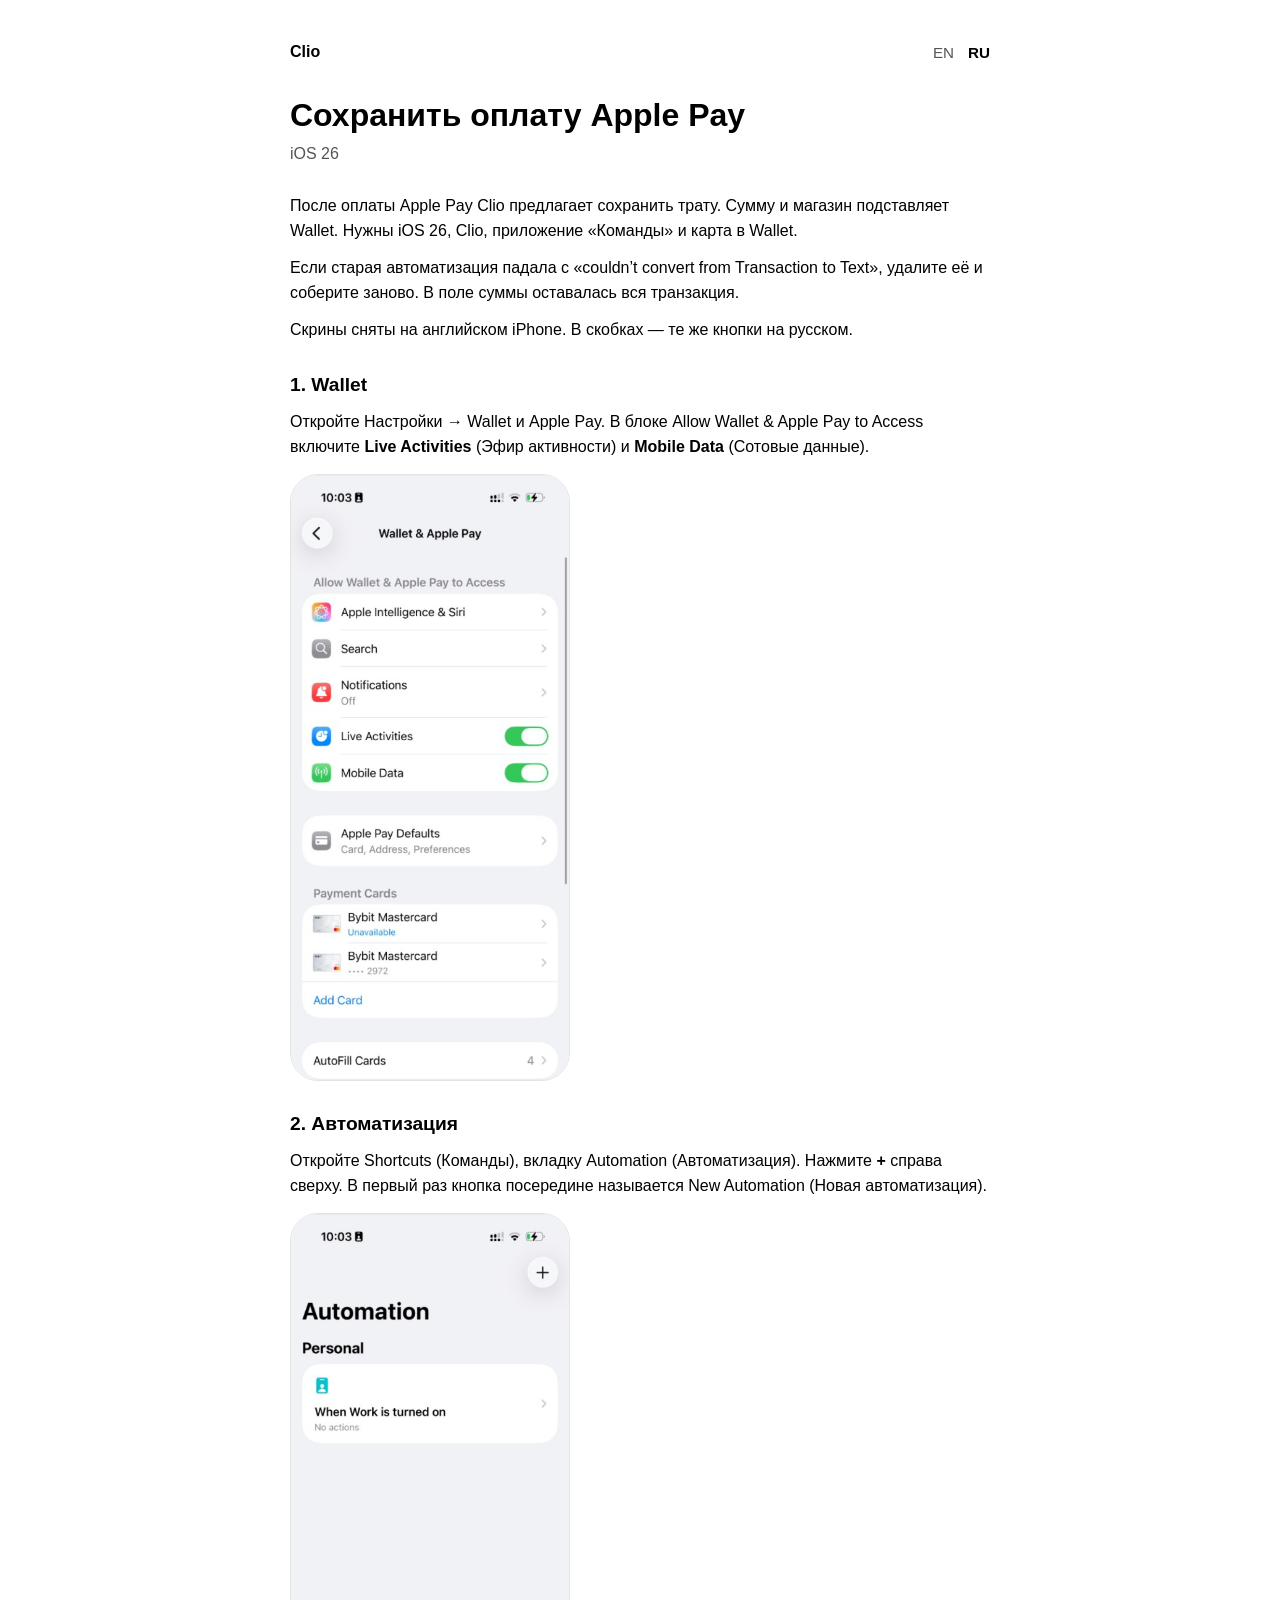
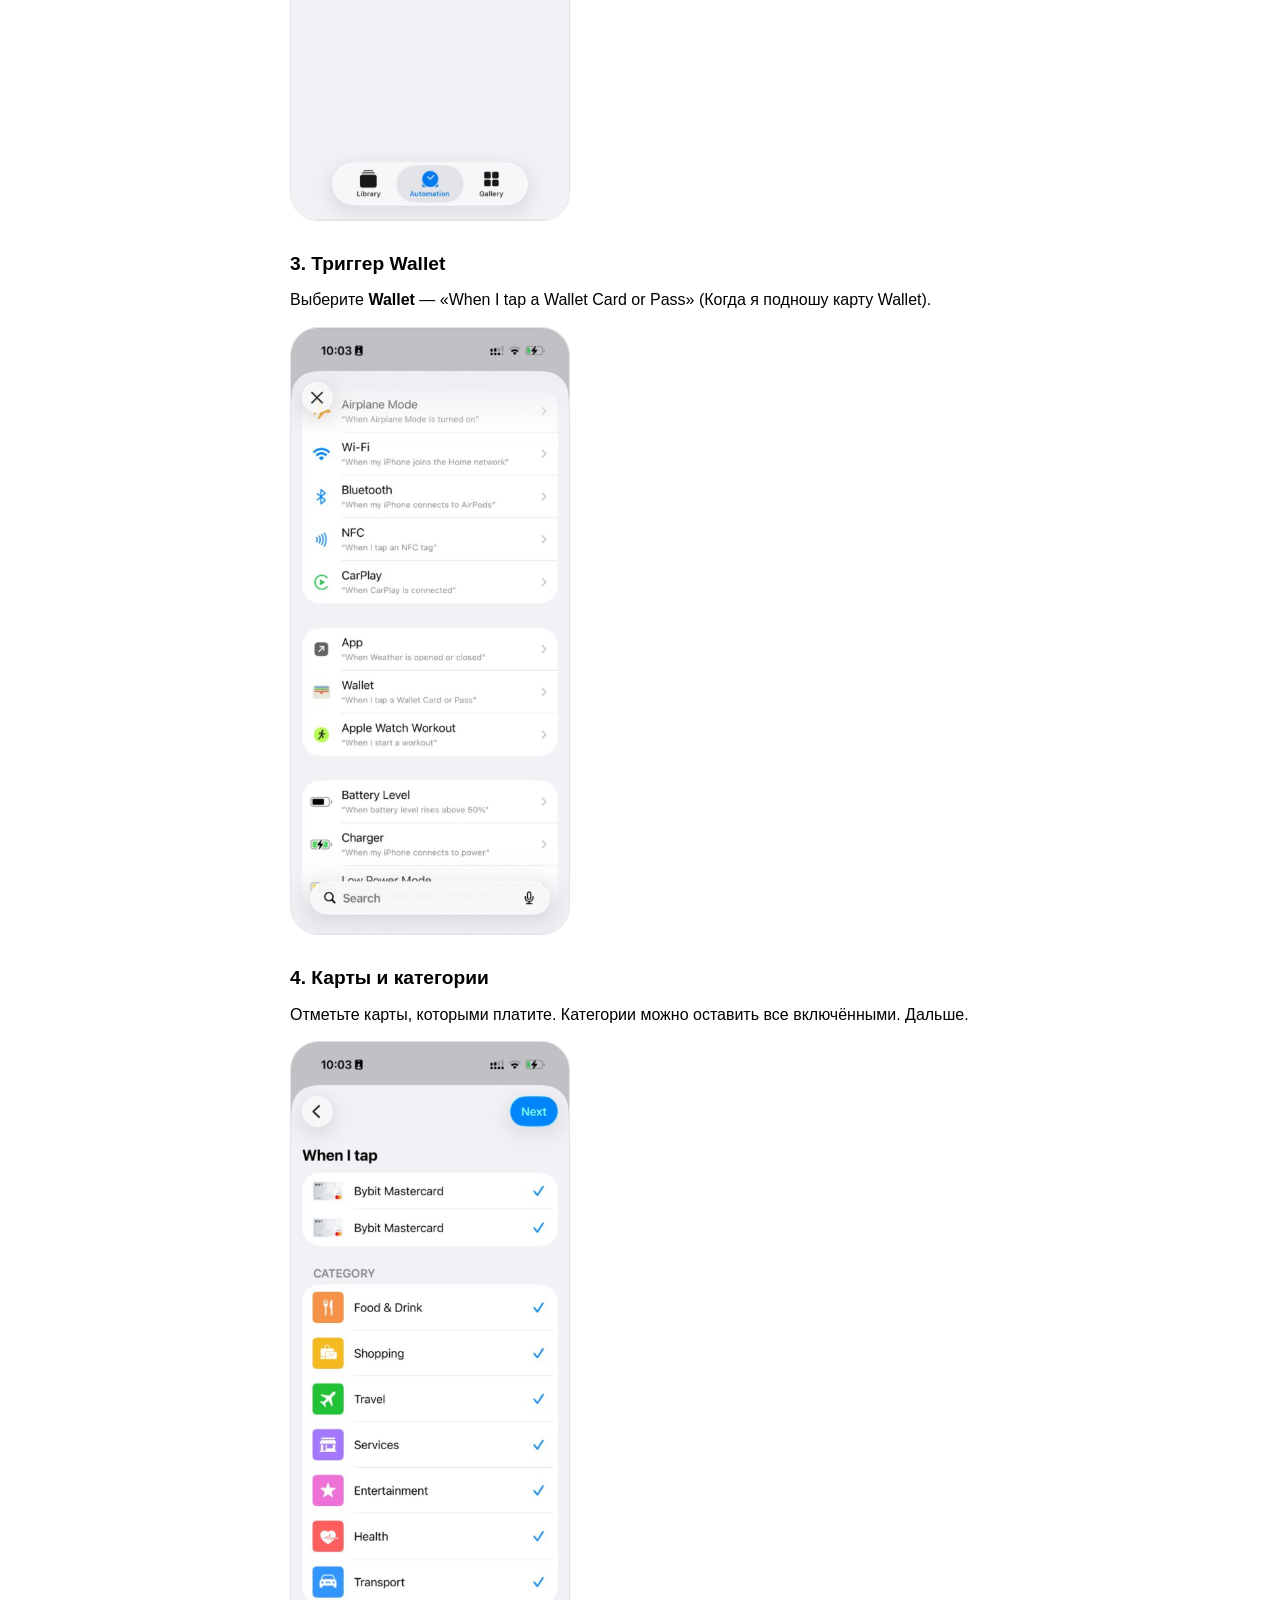
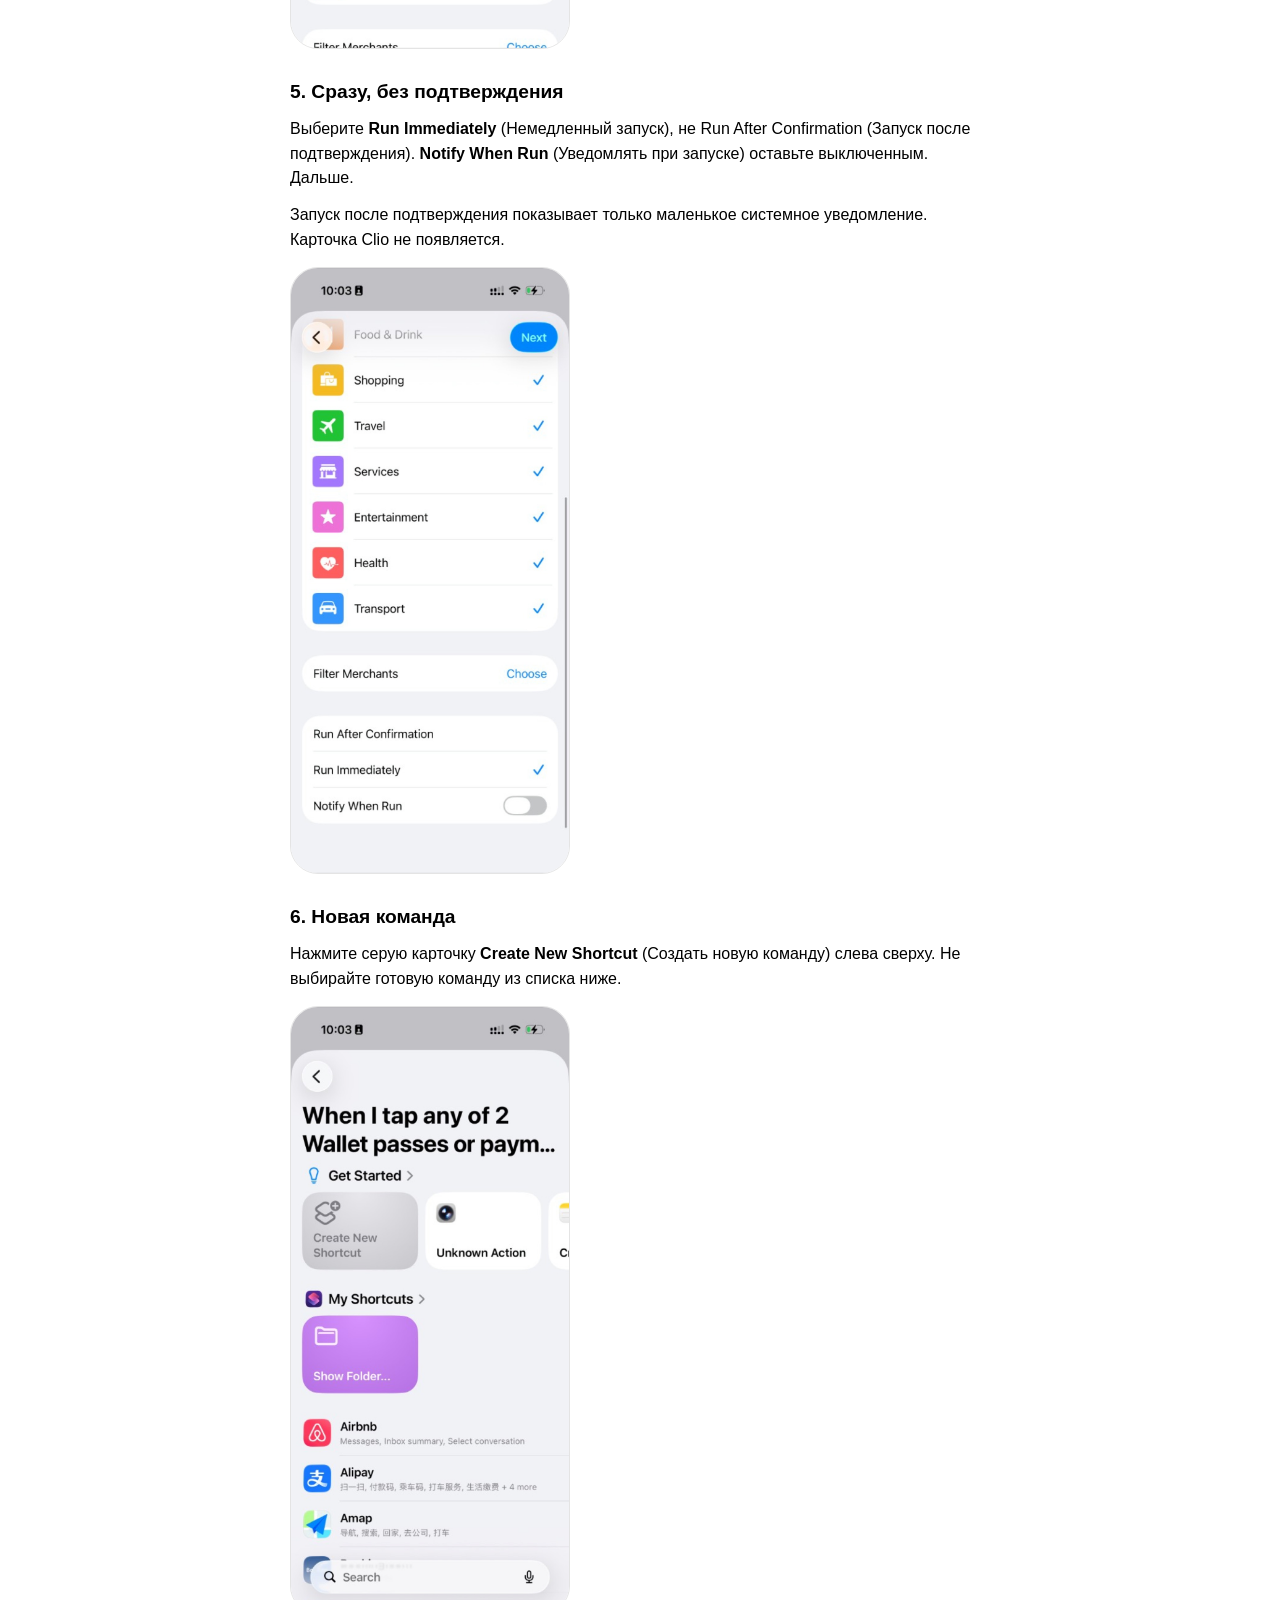
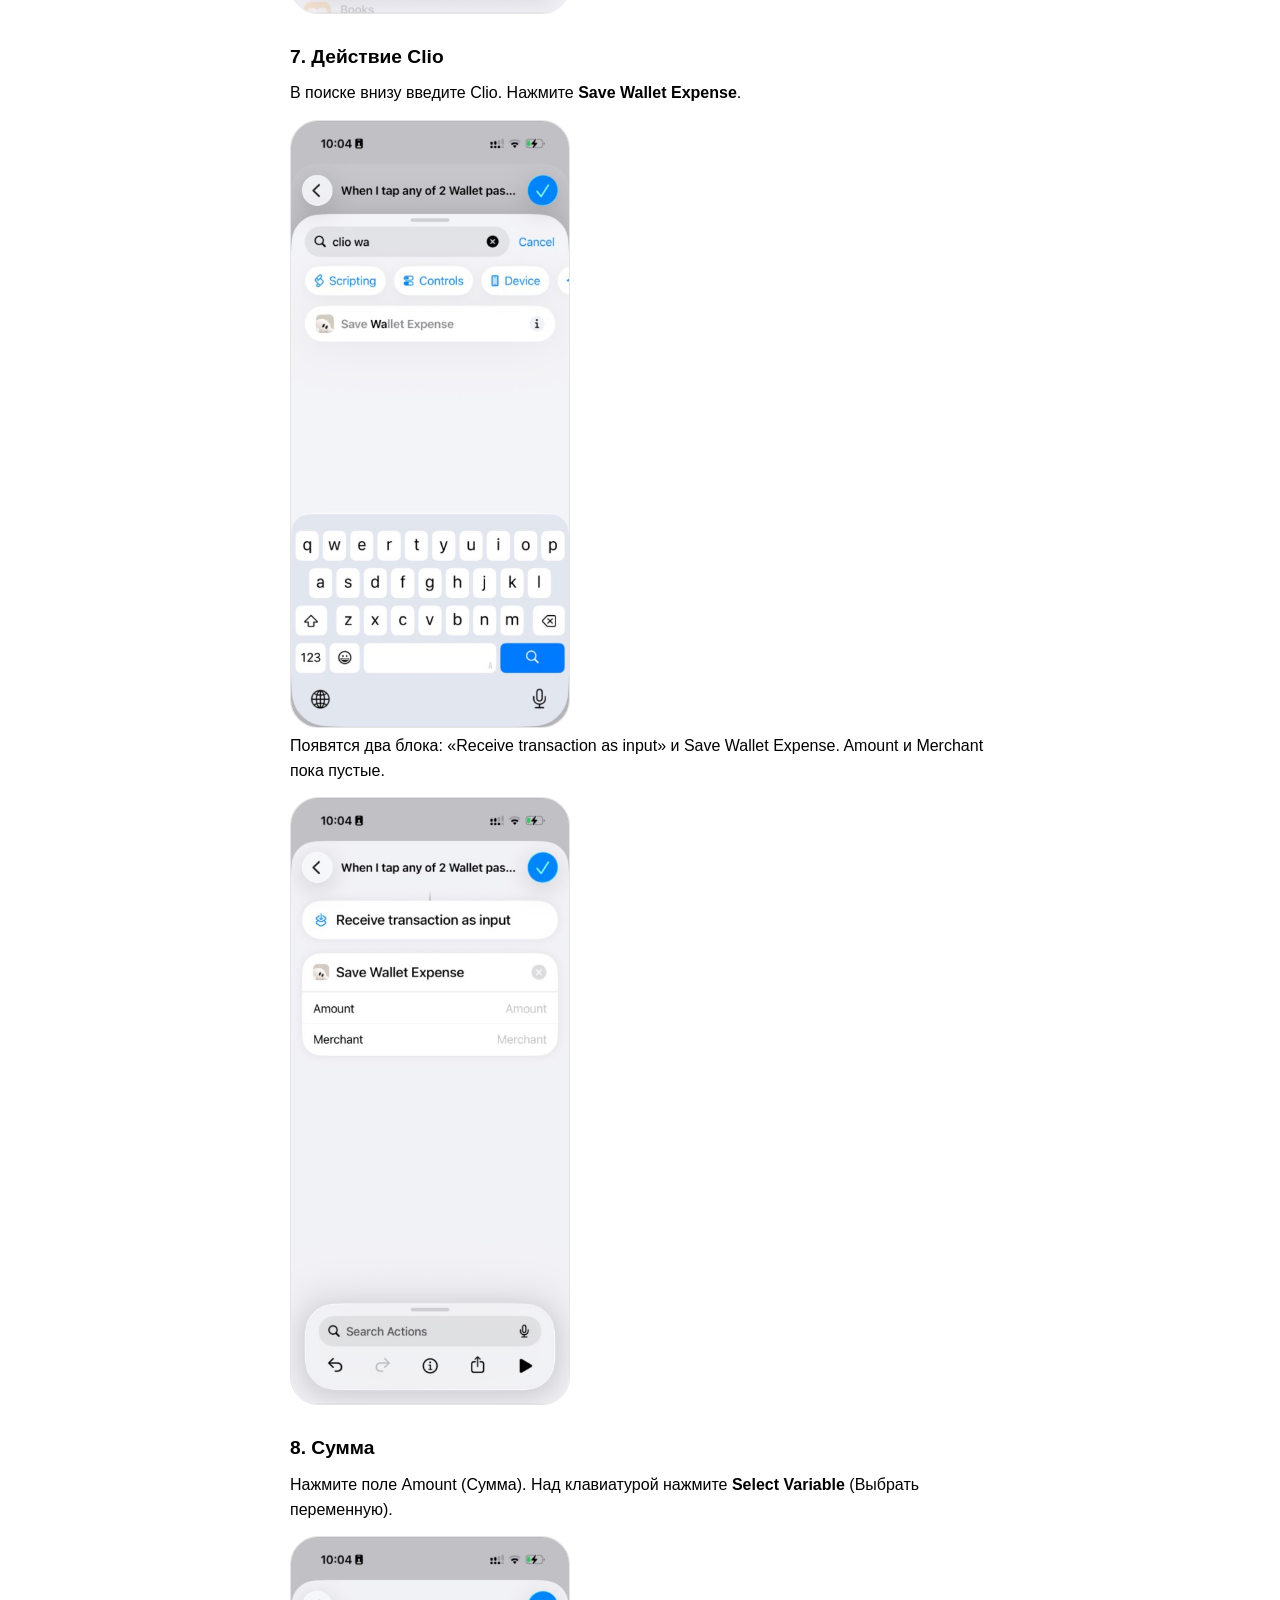
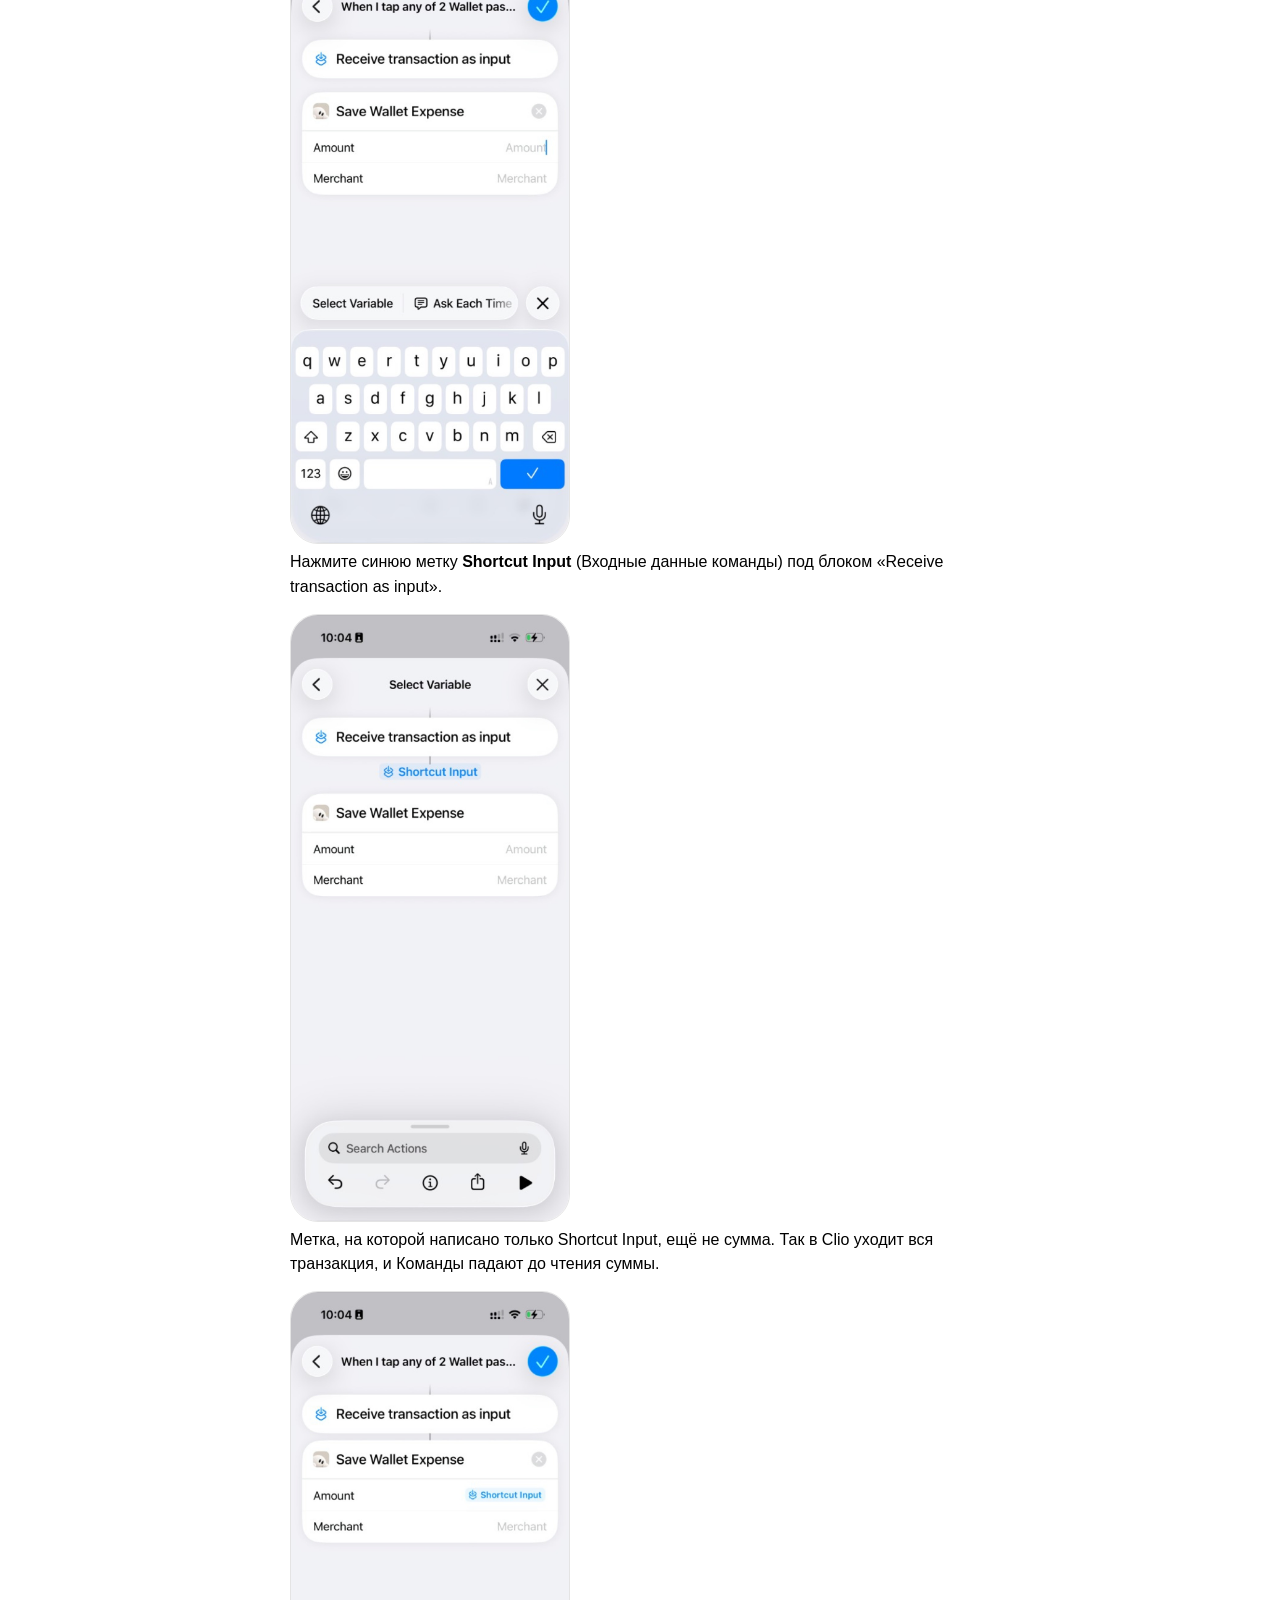
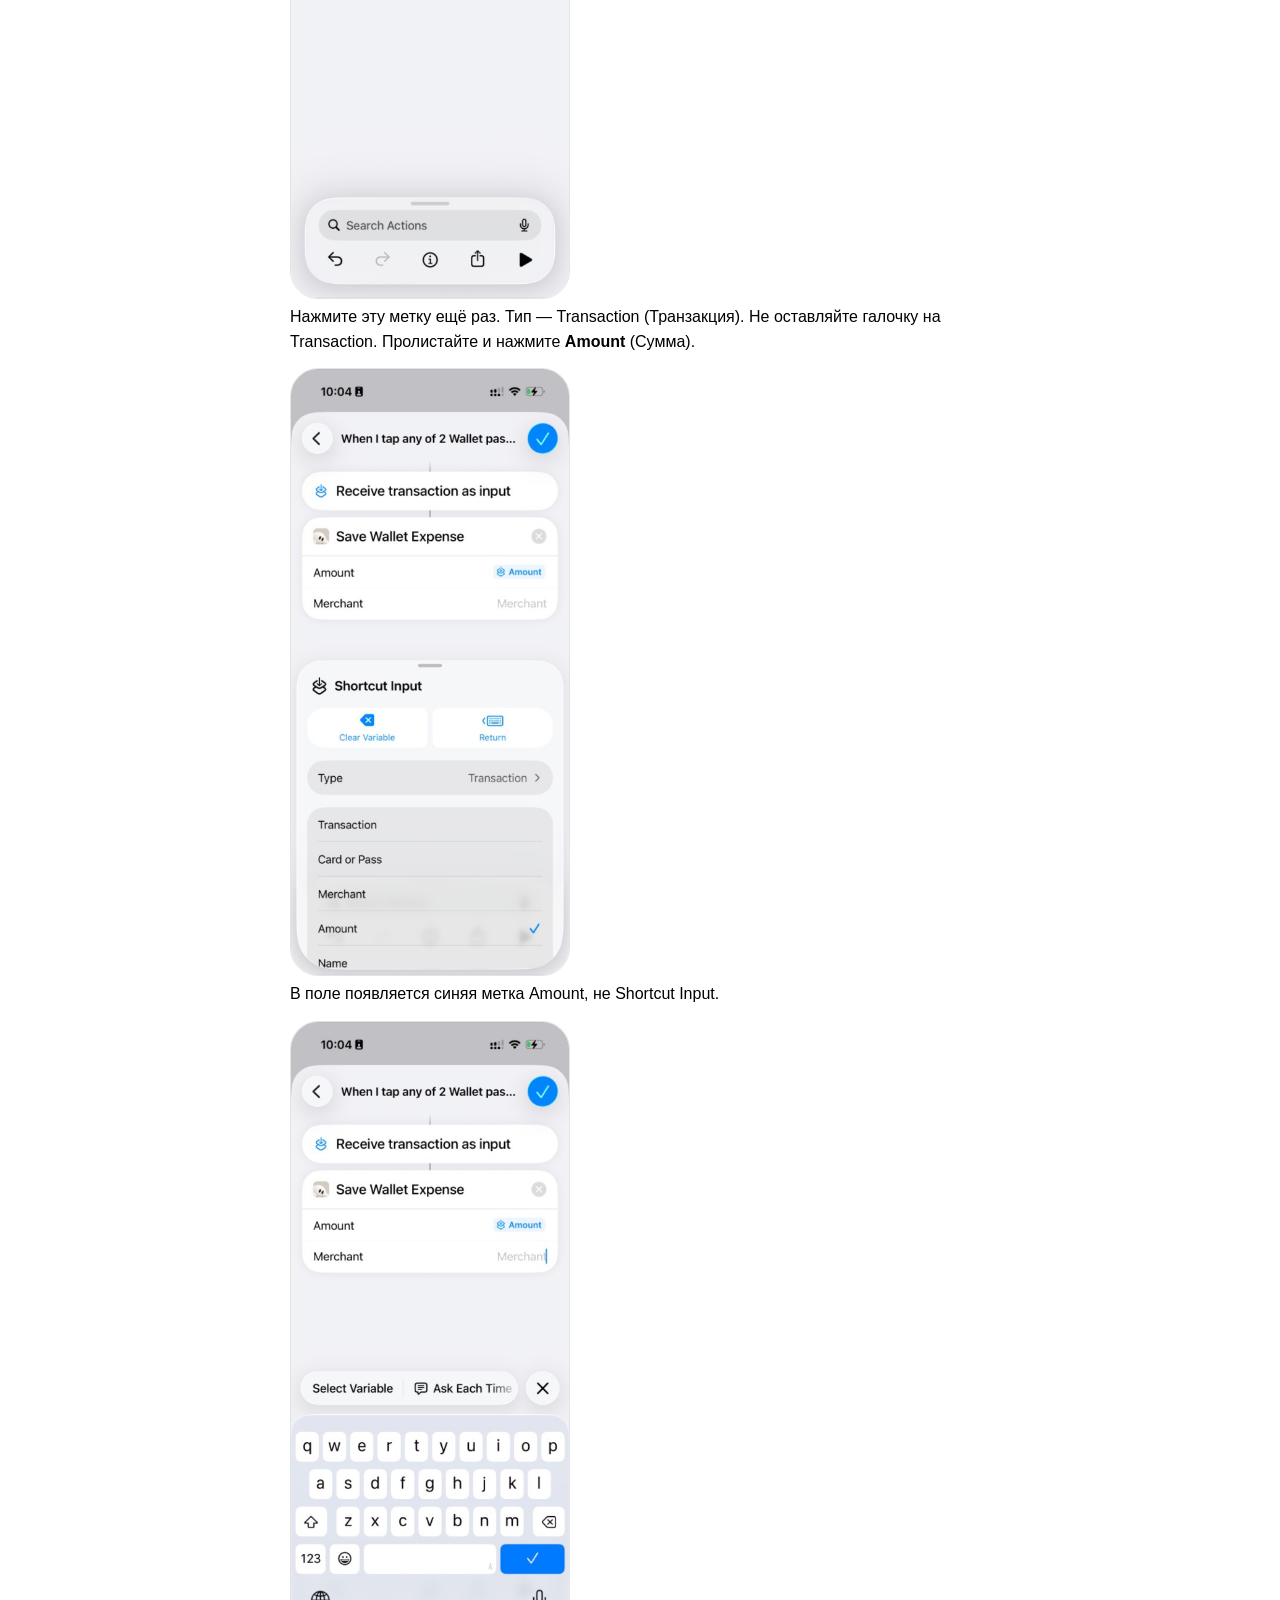
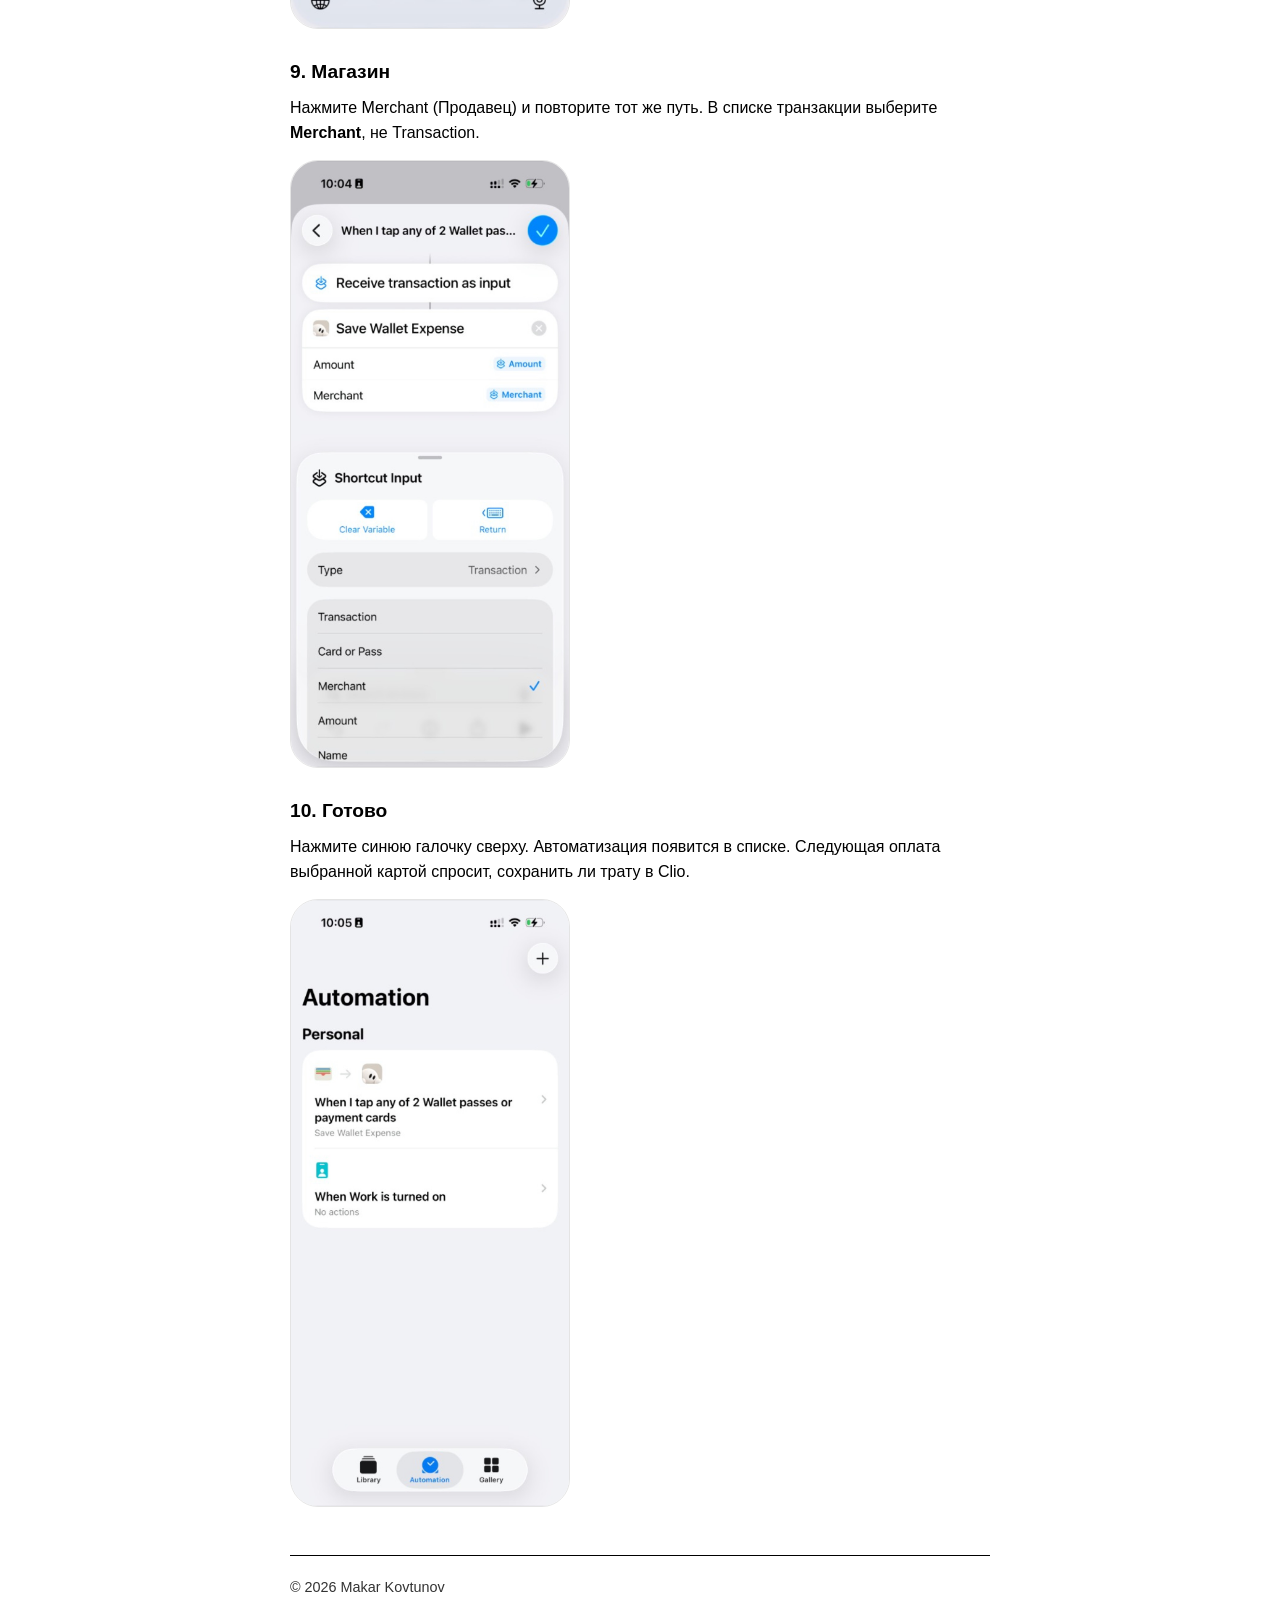
==== apple-pay-ru.html @ 93b6a08d "Publish the iOS 26 Apple Pay setup guide in English and Russian. Co-authored-by: Cursor <cursoragent" ====
<!DOCTYPE html>
<html lang="ru">
<head>
  <meta charset="utf-8" />
  <meta name="viewport" content="width=device-width, initial-scale=1" />
  <title>Apple Pay — Clio</title>
  <link rel="stylesheet" href="style.css" />
  <link rel="icon" href="assets/icon.png" />
</head>
<body>
  <div class="wrap">
    <header>
      <a class="home" href="index.html">Clio</a>
      <nav class="langs" aria-label="Язык">
        <a href="apple-pay.html" lang="en">EN</a>
        <a href="apple-pay-ru.html" aria-current="page" lang="ru">RU</a>
      </nav>
    </header>

    <h1>Сохранить оплату Apple Pay</h1>
    <p class="updated">iOS 26</p>
    <p>После оплаты Apple Pay Clio предлагает сохранить трату. Сумму и магазин подставляет Wallet. Нужны iOS 26, Clio, приложение «Команды» и карта в Wallet.</p>
    <p>Если старая автоматизация падала с «couldn’t convert from Transaction to Text», удалите её и соберите заново. В поле суммы оставалась вся транзакция.</p>
    <p>Скрины сняты на английском iPhone. В скобках — те же кнопки на русском.</p>

    <h2>1. Wallet</h2>
    <p>Откройте Настройки → Wallet и Apple Pay. В блоке Allow Wallet &amp; Apple Pay to Access включите <strong>Live Activities</strong> (Эфир активности) и <strong>Mobile Data</strong> (Сотовые данные).</p>
    <figure class="shot">
      <img src="assets/apple-pay/01-wallet.jpg" alt="Настройки Wallet: Live Activities и Mobile Data включены" />
    </figure>

    <h2>2. Автоматизация</h2>
    <p>Откройте Shortcuts (Команды), вкладку Automation (Автоматизация). Нажмите <strong>+</strong> справа сверху. В первый раз кнопка посередине называется New Automation (Новая автоматизация).</p>
    <figure class="shot">
      <img src="assets/apple-pay/02-automation.jpg" alt="Вкладка Automation и кнопка плюс" />
    </figure>

    <h2>3. Триггер Wallet</h2>
    <p>Выберите <strong>Wallet</strong> — «When I tap a Wallet Card or Pass» (Когда я подношу карту Wallet).</p>
    <figure class="shot">
      <img src="assets/apple-pay/03-trigger.jpg" alt="Пункт Wallet в списке триггеров" />
    </figure>

    <h2>4. Карты и категории</h2>
    <p>Отметьте карты, которыми платите. Категории можно оставить все включёнными. Дальше.</p>
    <figure class="shot">
      <img src="assets/apple-pay/04-cards.jpg" alt="Выбраны обе карты и все категории" />
    </figure>

    <h2>5. Сразу, без подтверждения</h2>
    <p>Выберите <strong>Run Immediately</strong> (Немедленный запуск), не Run After Confirmation (Запуск после подтверждения). <strong>Notify When Run</strong> (Уведомлять при запуске) оставьте выключенным. Дальше.</p>
    <p>Запуск после подтверждения показывает только маленькое системное уведомление. Карточка Clio не появляется.</p>
    <figure class="shot">
      <img src="assets/apple-pay/05-run.jpg" alt="Выбран Run Immediately, Notify When Run выключен" />
    </figure>

    <h2>6. Новая команда</h2>
    <p>Нажмите серую карточку <strong>Create New Shortcut</strong> (Создать новую команду) слева сверху. Не выбирайте готовую команду из списка ниже.</p>
    <figure class="shot">
      <img src="assets/apple-pay/06-new-shortcut.jpg" alt="Серая карточка Create New Shortcut" />
    </figure>

    <h2>7. Действие Clio</h2>
    <p>В поиске внизу введите Clio. Нажмите <strong>Save Wallet Expense</strong>.</p>
    <figure class="shot">
      <img src="assets/apple-pay/07-search.jpg" alt="В поиске найдено Save Wallet Expense" />
    </figure>
    <p>Появятся два блока: «Receive transaction as input» и Save Wallet Expense. Amount и Merchant пока пустые.</p>
    <figure class="shot">
      <img src="assets/apple-pay/08-action.jpg" alt="Действие Save Wallet Expense с пустыми Amount и Merchant" />
    </figure>

    <h2>8. Сумма</h2>
    <p>Нажмите поле Amount (Сумма). Над клавиатурой нажмите <strong>Select Variable</strong> (Выбрать переменную).</p>
    <figure class="shot">
      <img src="assets/apple-pay/09-amount-field.jpg" alt="Поле Amount и кнопка Select Variable над клавиатурой" />
    </figure>
    <p>Нажмите синюю метку <strong>Shortcut Input</strong> (Входные данные команды) под блоком «Receive transaction as input».</p>
    <figure class="shot">
      <img src="assets/apple-pay/10-select-variable.jpg" alt="Экран Select Variable с меткой Shortcut Input" />
    </figure>
    <p>Метка, на которой написано только Shortcut Input, ещё не сумма. Так в Clio уходит вся транзакция, и Команды падают до чтения суммы.</p>
    <figure class="shot">
      <img src="assets/apple-pay/11-shortcut-input.jpg" alt="В Amount пока стоит весь Shortcut Input" />
    </figure>
    <p>Нажмите эту метку ещё раз. Тип — Transaction (Транзакция). Не оставляйте галочку на Transaction. Пролистайте и нажмите <strong>Amount</strong> (Сумма).</p>
    <figure class="shot">
      <img src="assets/apple-pay/12-amount-pick.jpg" alt="В списке свойств транзакции отмечен Amount" />
    </figure>
    <p>В поле появляется синяя метка Amount, не Shortcut Input.</p>
    <figure class="shot">
      <img src="assets/apple-pay/12-amount-set.jpg" alt="В поле Amount стоит свойство Amount" />
    </figure>

    <h2>9. Магазин</h2>
    <p>Нажмите Merchant (Продавец) и повторите тот же путь. В списке транзакции выберите <strong>Merchant</strong>, не Transaction.</p>
    <figure class="shot">
      <img src="assets/apple-pay/13-merchant.jpg" alt="В списке свойств транзакции отмечен Merchant" />
    </figure>

    <h2>10. Готово</h2>
    <p>Нажмите синюю галочку сверху. Автоматизация появится в списке. Следующая оплата выбранной картой спросит, сохранить ли трату в Clio.</p>
    <figure class="shot">
      <img src="assets/apple-pay/14-done.jpg" alt="Готовая автоматизация Save Wallet Expense в списке" />
    </figure>

    <footer><p>© 2026 Makar Kovtunov</p></footer>
  </div>
</body>
</html>
---- style.css ----
* { margin: 0; padding: 0; box-sizing: border-box; }
body {
  font-family: -apple-system, BlinkMacSystemFont, "Segoe UI", sans-serif;
  background: #fff;
  color: #000;
  line-height: 1.55;
  padding: 40px 20px 80px;
}
.wrap { max-width: 700px; margin: 0 auto; }
a { color: #000; }
header {
  display: flex;
  justify-content: space-between;
  align-items: center;
  gap: 16px;
  margin-bottom: 32px;
}
.home { color: #000; text-decoration: none; font-weight: 600; }
h1 { font-size: 2rem; font-weight: 600; line-height: 1.15; }
.subtitle { color: #555; font-size: 1rem; margin-top: 4px; }
.updated { color: #555; margin: 8px 0 28px; }
h2 { font-size: 1.2rem; margin: 28px 0 10px; }
p, ul { margin-bottom: 12px; }
ul { padding-left: 1.2em; }
li { margin-bottom: 6px; }
.landing-header { margin-bottom: 8px; }
.brand { display: flex; align-items: center; gap: 14px; }
.logo { width: 52px; height: 52px; border-radius: 12px; display: block; }
.hero { display: flex; justify-content: center; margin: 28px 0 4px; }
.hero-frame {
  width: 118px;
  max-width: 34%;
  overflow: hidden;
  border-radius: 22px;
  border: 1px solid #e4e4e4;
  line-height: 0;
}
.hero-frame img { width: 100%; height: auto; display: block; }
.cards { display: grid; gap: 20px; margin-top: 28px; }
.card {
  border: 1px solid #000;
  background: #fff;
  padding: 24px;
  text-decoration: none;
  color: #000;
}
.card:hover { background: #000; color: #fff; }
.card h2 { font-size: 1.3rem; margin: 0 0 10px; }
footer {
  margin-top: 48px;
  padding-top: 20px;
  border-top: 1px solid #000;
  color: #333;
  font-size: 0.9rem;
}
.langs { display: flex; gap: 14px; font-size: 0.95rem; }
.langs a { text-decoration: none; color: #555; }
.langs a[aria-current="page"] { color: #000; font-weight: 700; }
.shot { margin: 14px 0 6px; }
.shot img {
  width: min(280px, 78%);
  height: auto;
  display: block;
  border: 1px solid #e4e4e4;
  border-radius: 28px;
}
.shot figcaption { color: #555; font-size: 0.9rem; margin-top: 8px; }
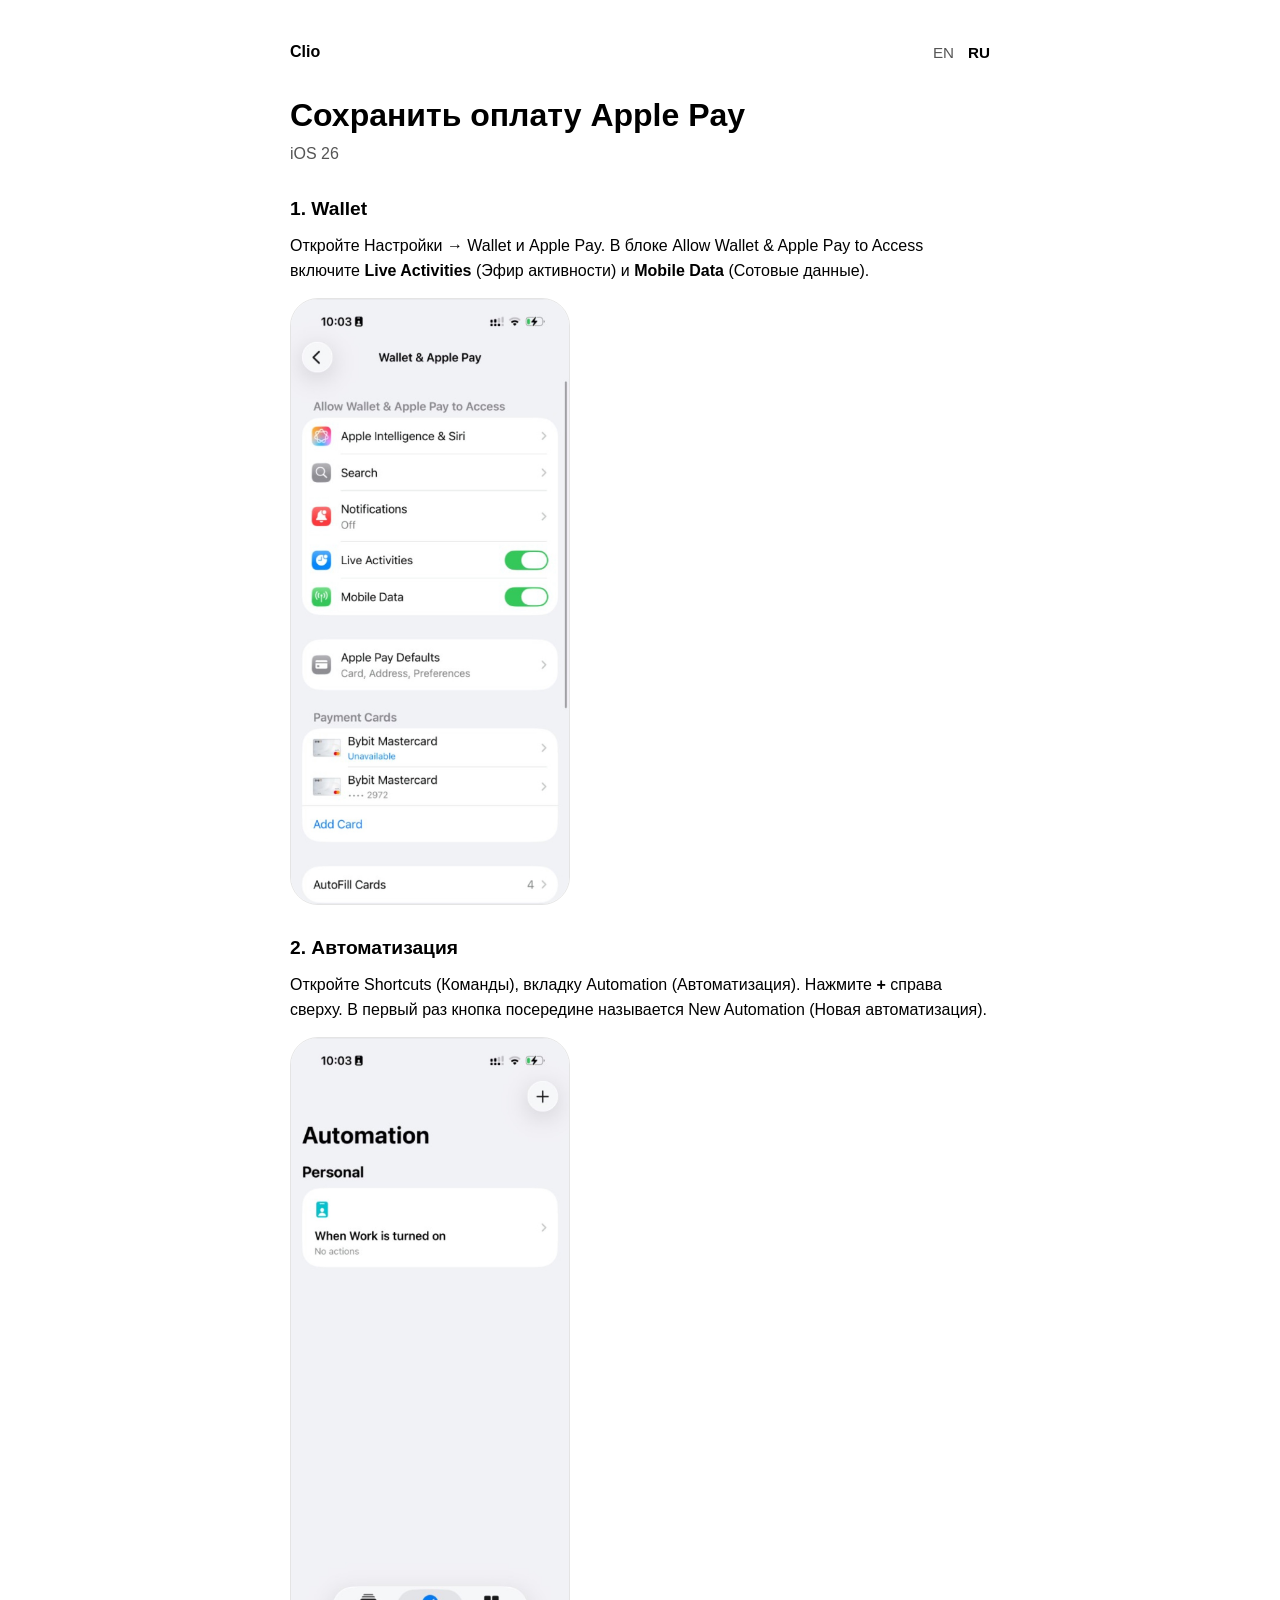
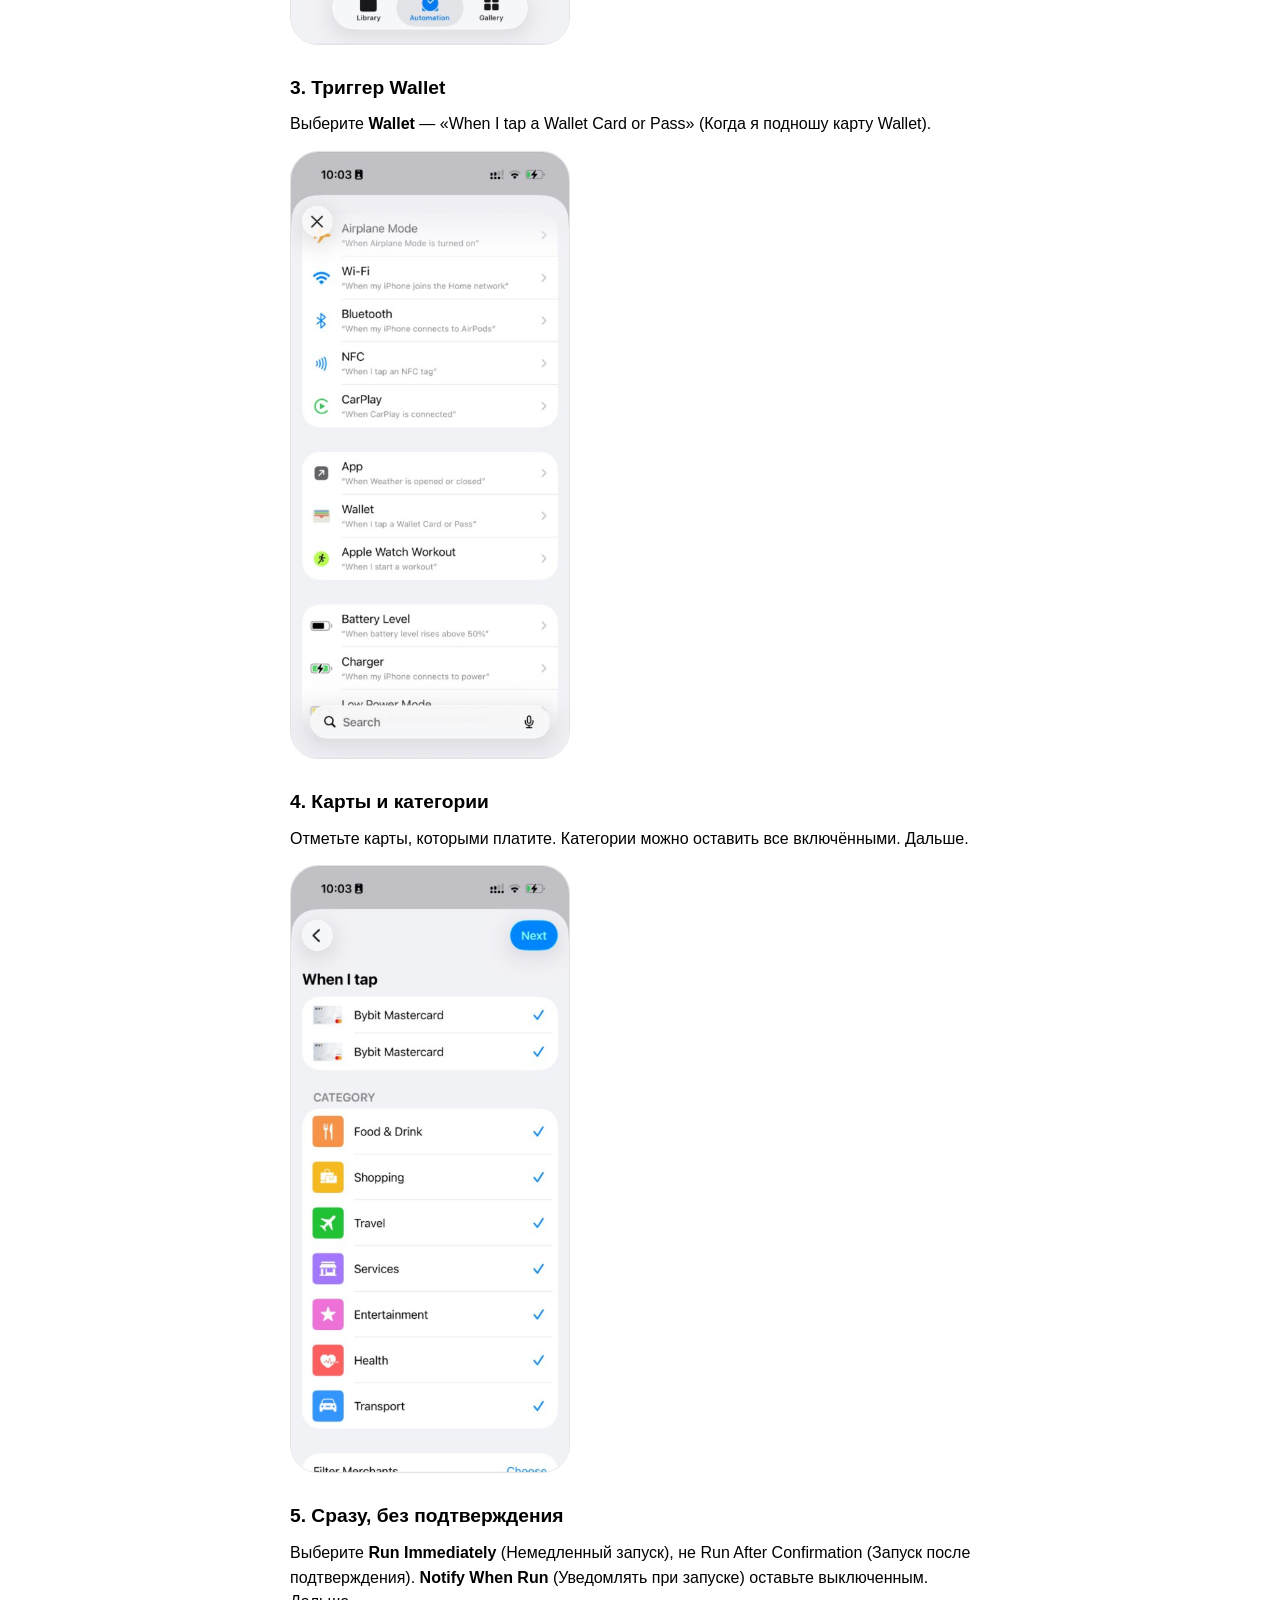
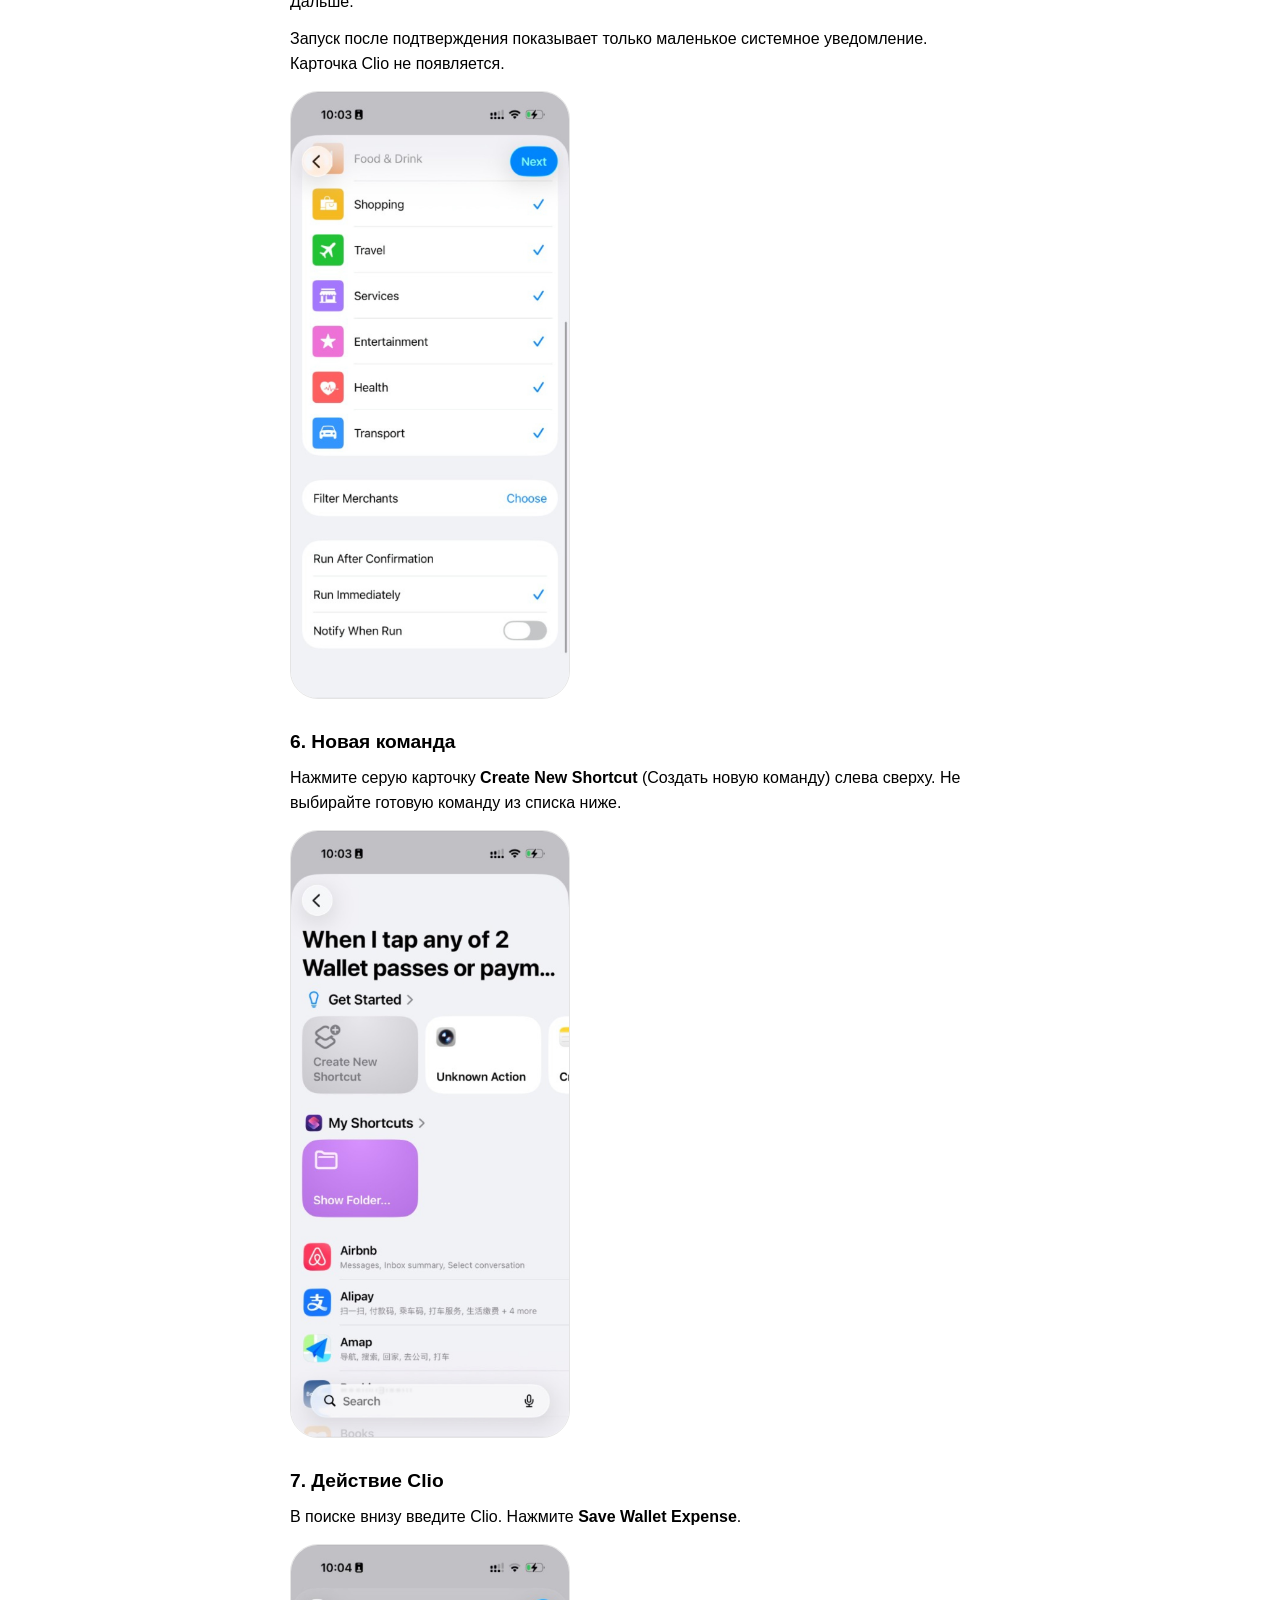
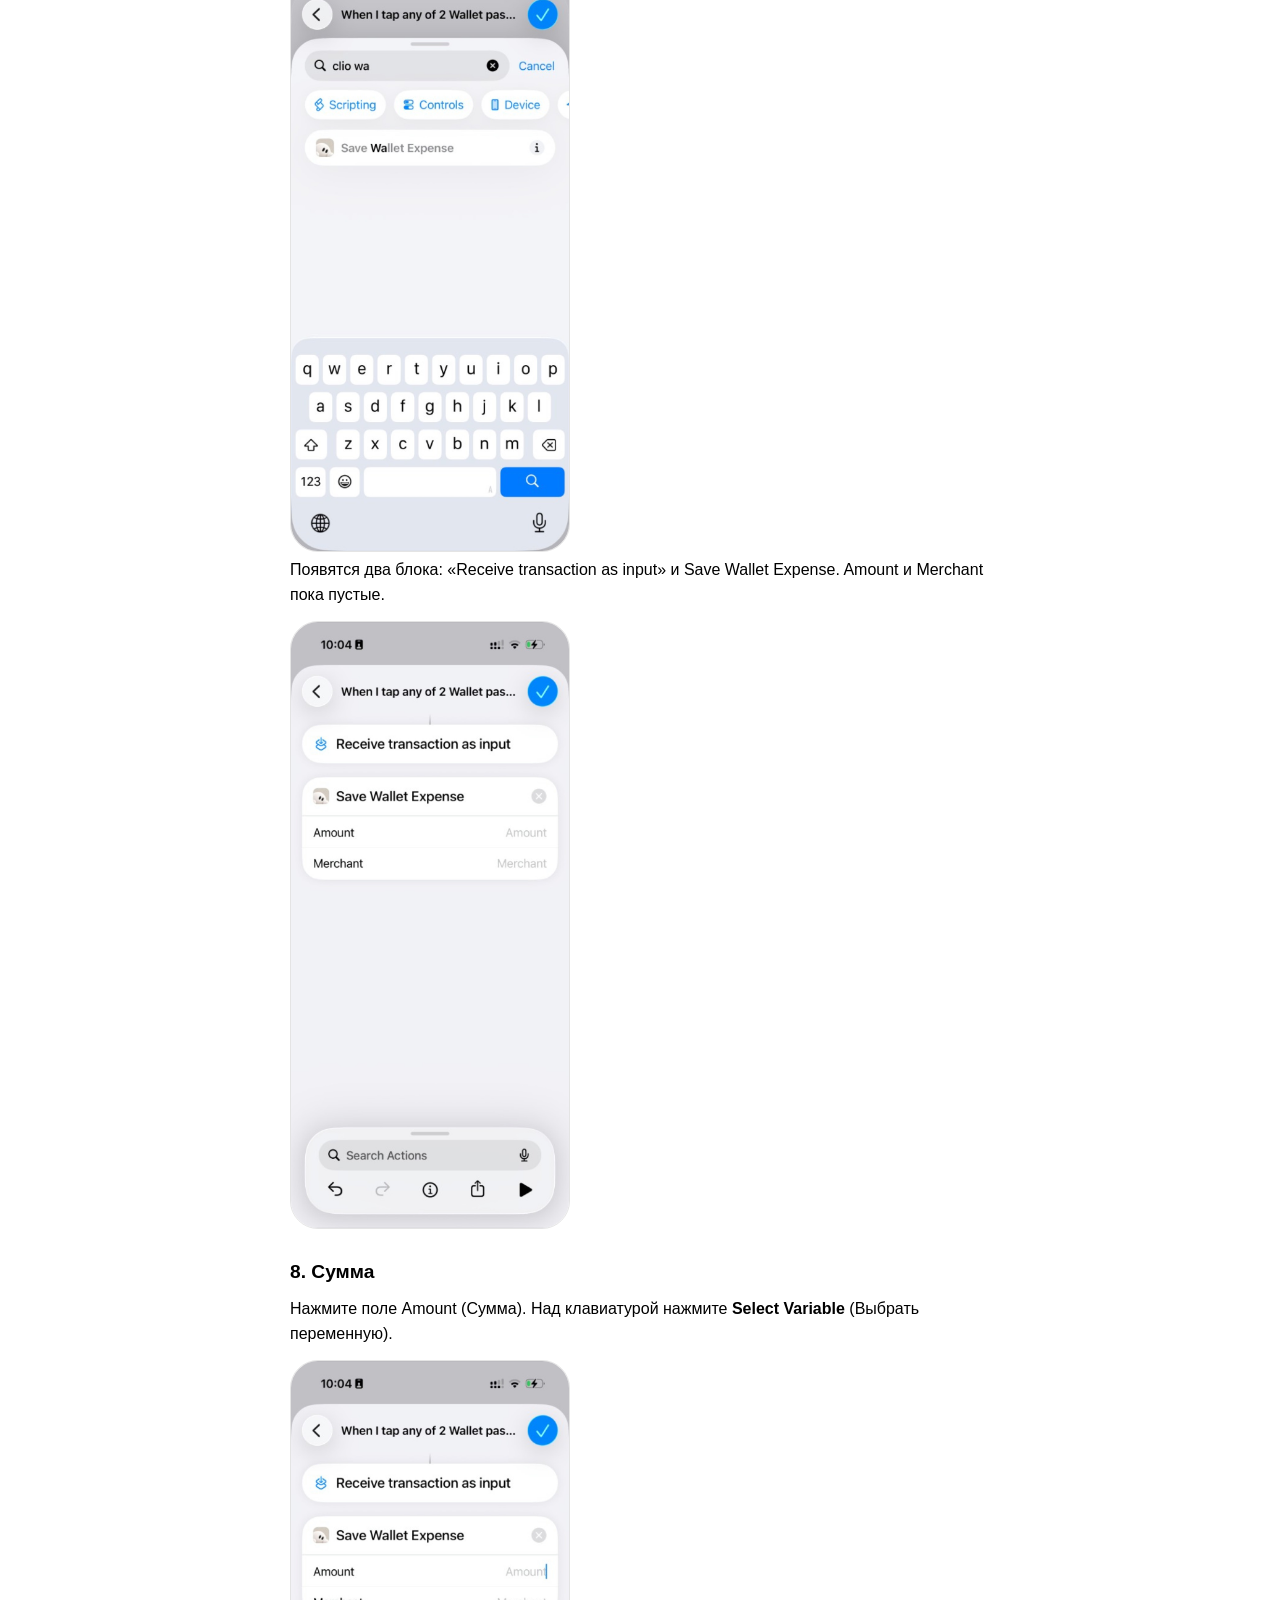
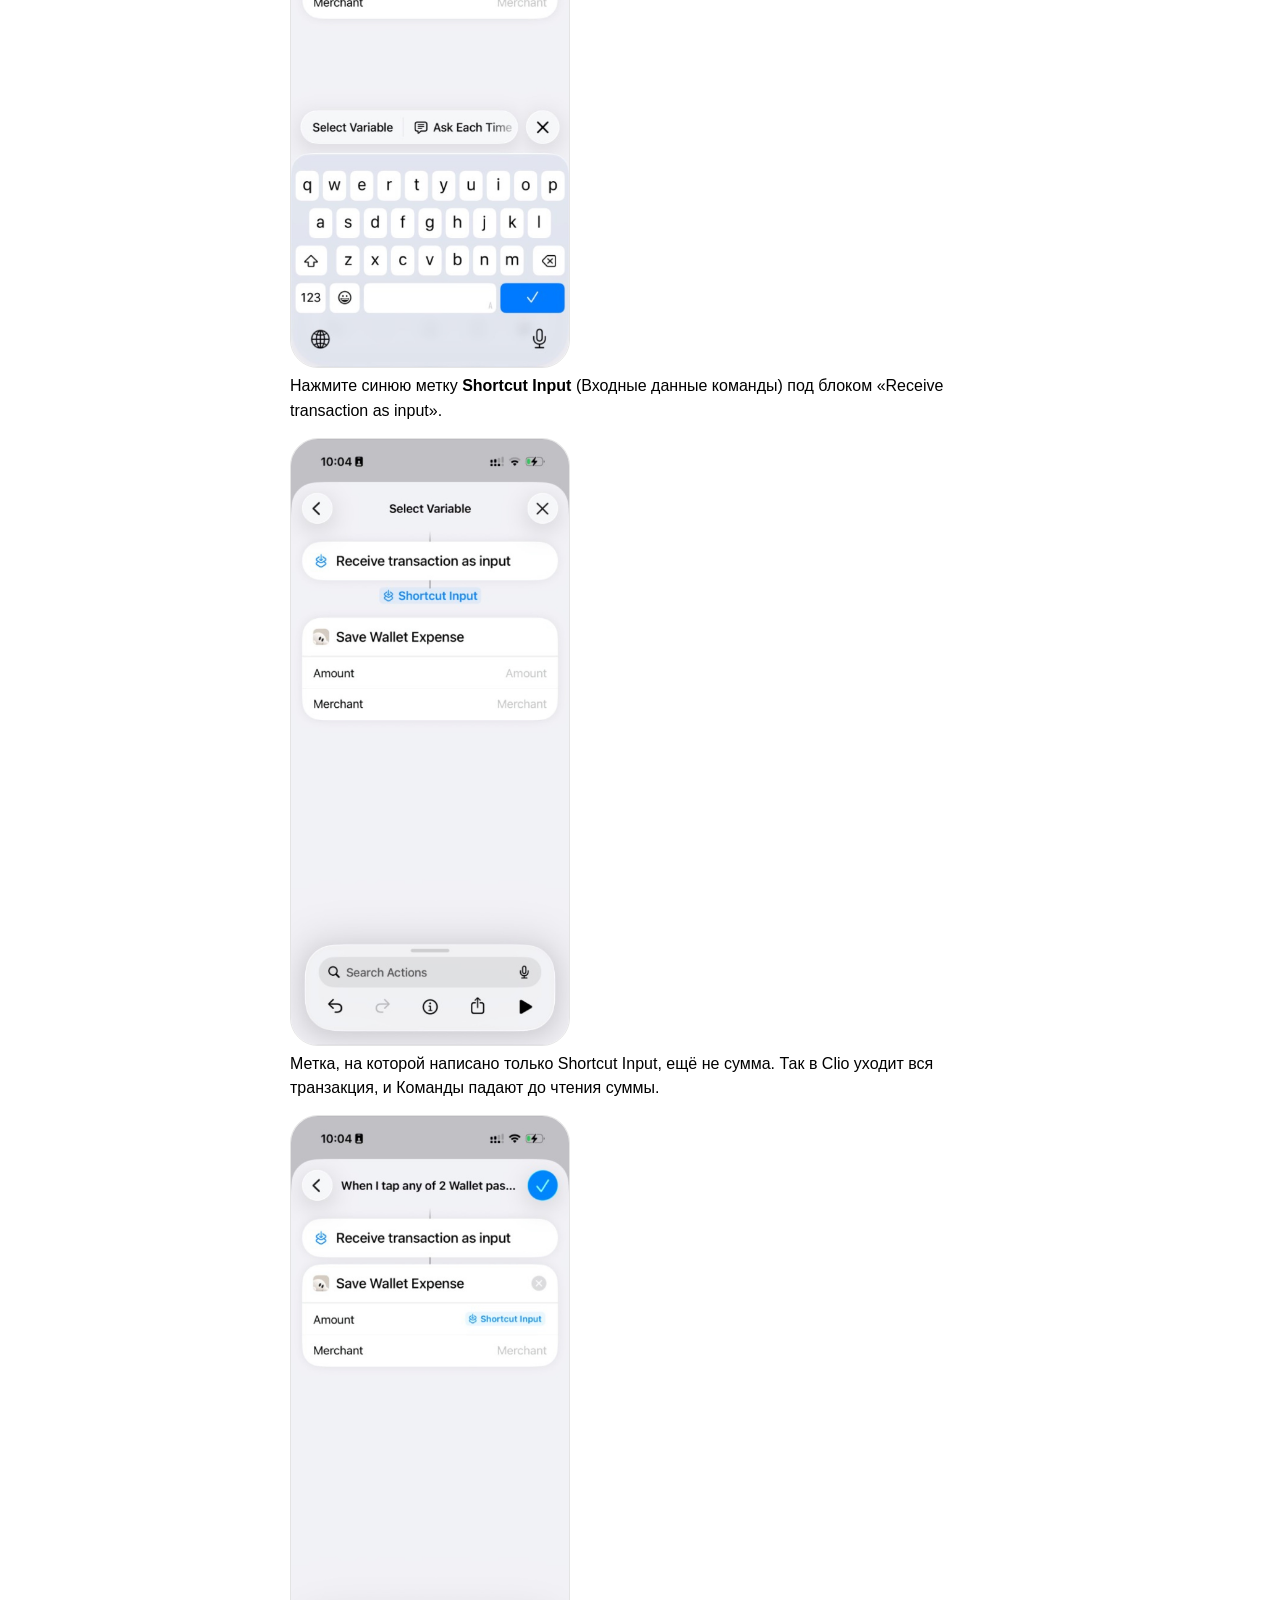
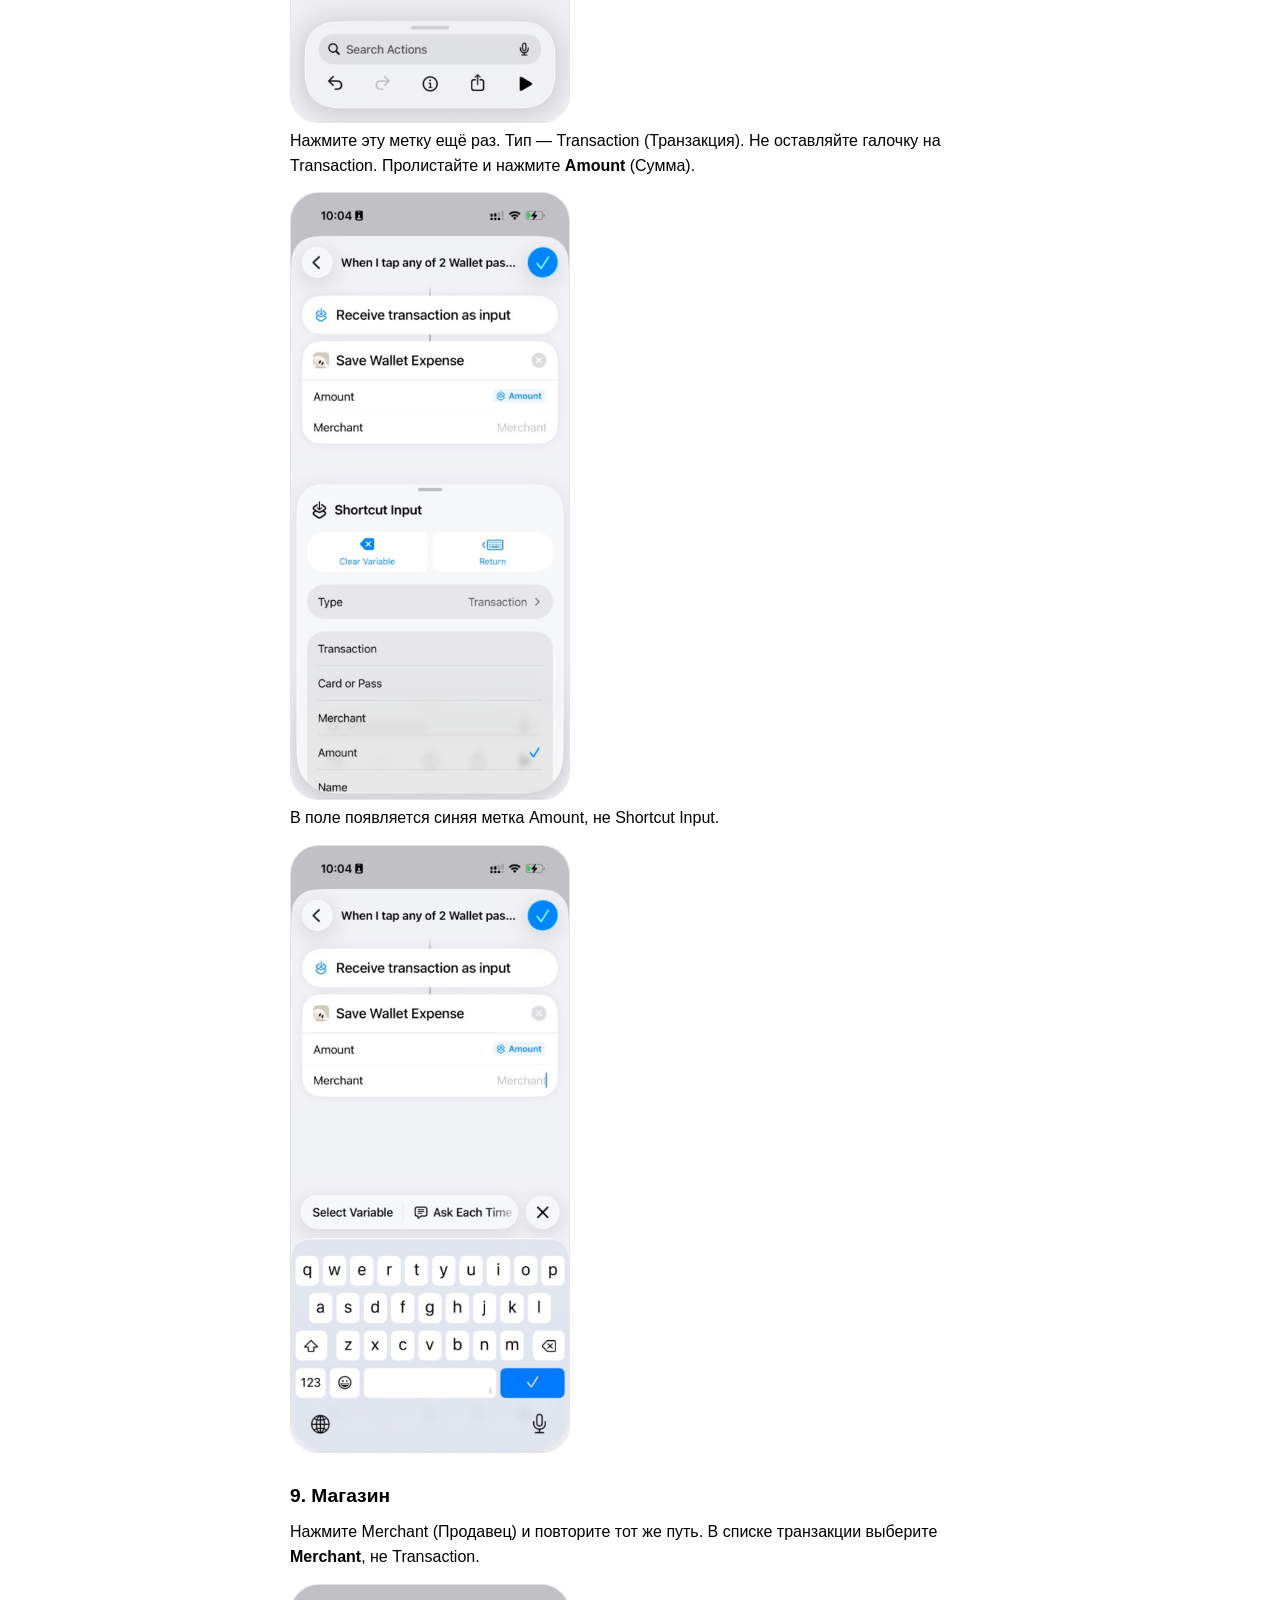
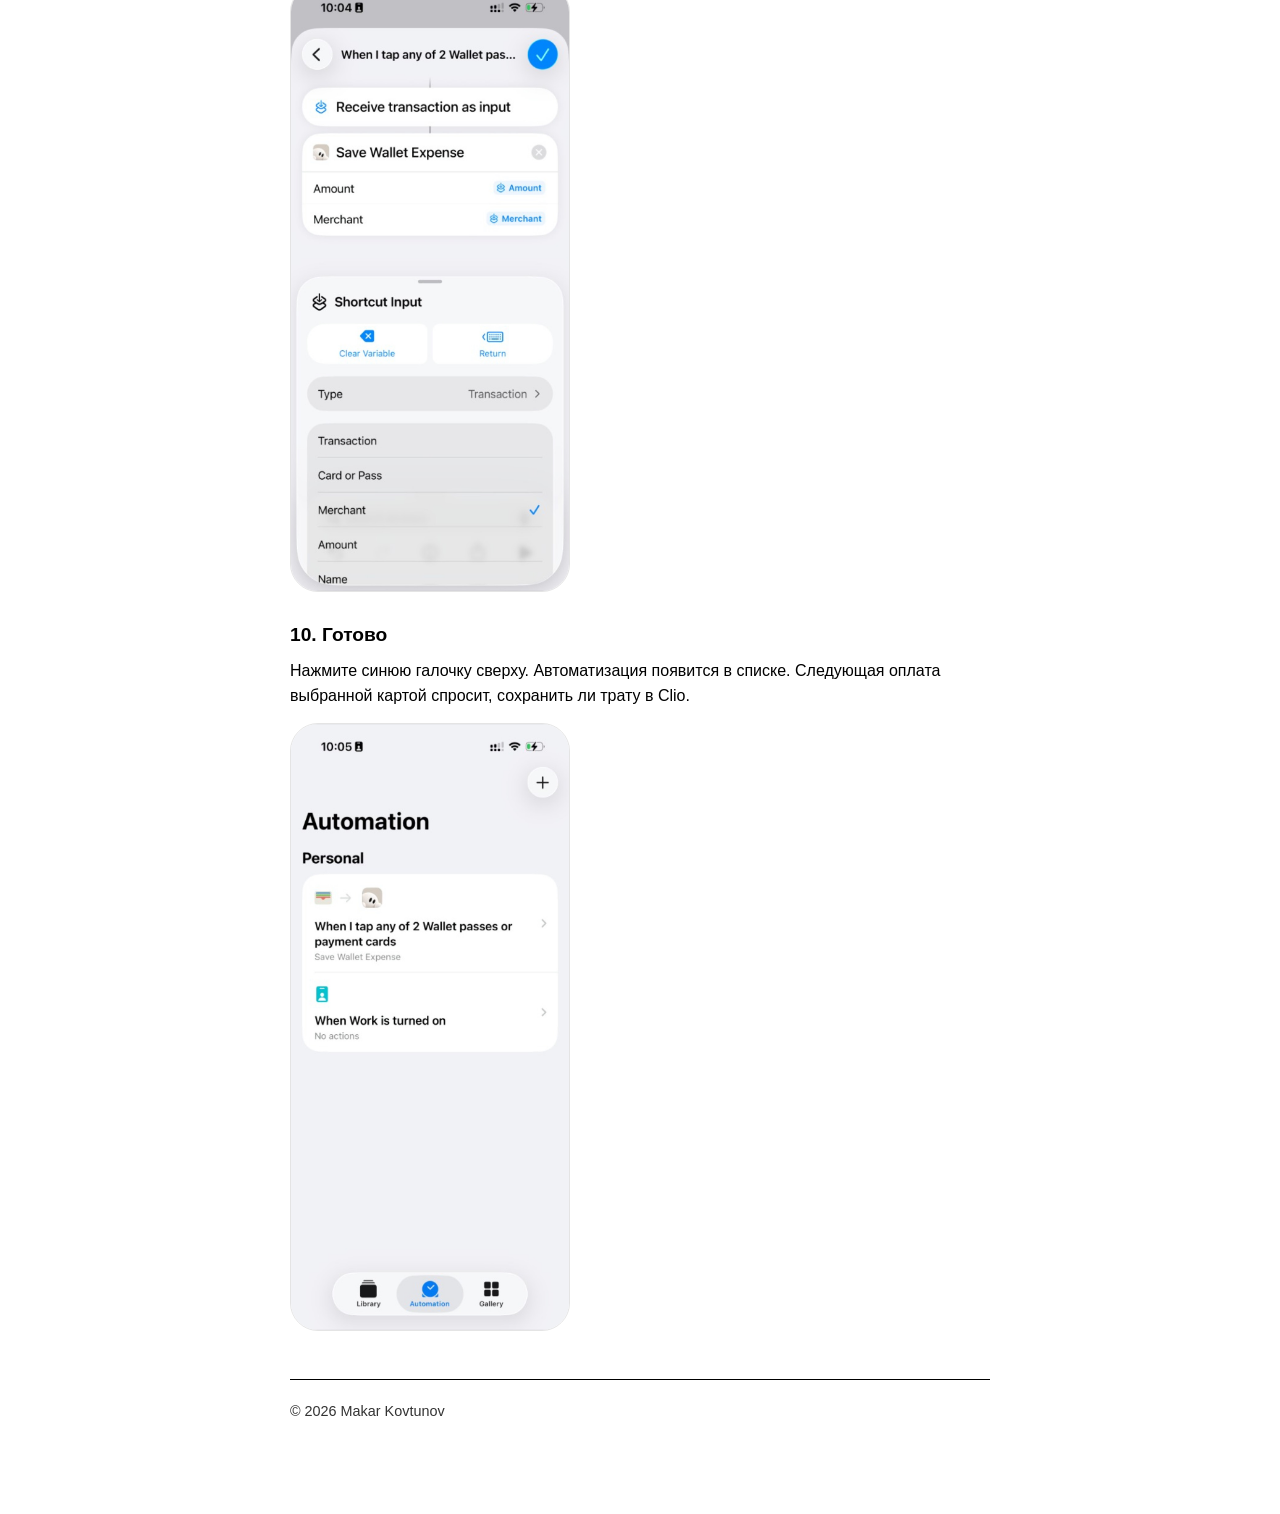
==== commit 8a3d2854: "Drop the Apple Pay guide intro and start at the first step. Co-authored-by: Cursor <cursoragent@curs" ====
--- a/apple-pay-ru.html
+++ b/apple-pay-ru.html
@@ -19,9 +19,6 @@
 
     <h1>Сохранить оплату Apple Pay</h1>
     <p class="updated">iOS 26</p>
-    <p>После оплаты Apple Pay Clio предлагает сохранить трату. Сумму и магазин подставляет Wallet. Нужны iOS 26, Clio, приложение «Команды» и карта в Wallet.</p>
-    <p>Если старая автоматизация падала с «couldn’t convert from Transaction to Text», удалите её и соберите заново. В поле суммы оставалась вся транзакция.</p>
-    <p>Скрины сняты на английском iPhone. В скобках — те же кнопки на русском.</p>
 
     <h2>1. Wallet</h2>
     <p>Откройте Настройки → Wallet и Apple Pay. В блоке Allow Wallet &amp; Apple Pay to Access включите <strong>Live Activities</strong> (Эфир активности) и <strong>Mobile Data</strong> (Сотовые данные).</p>
